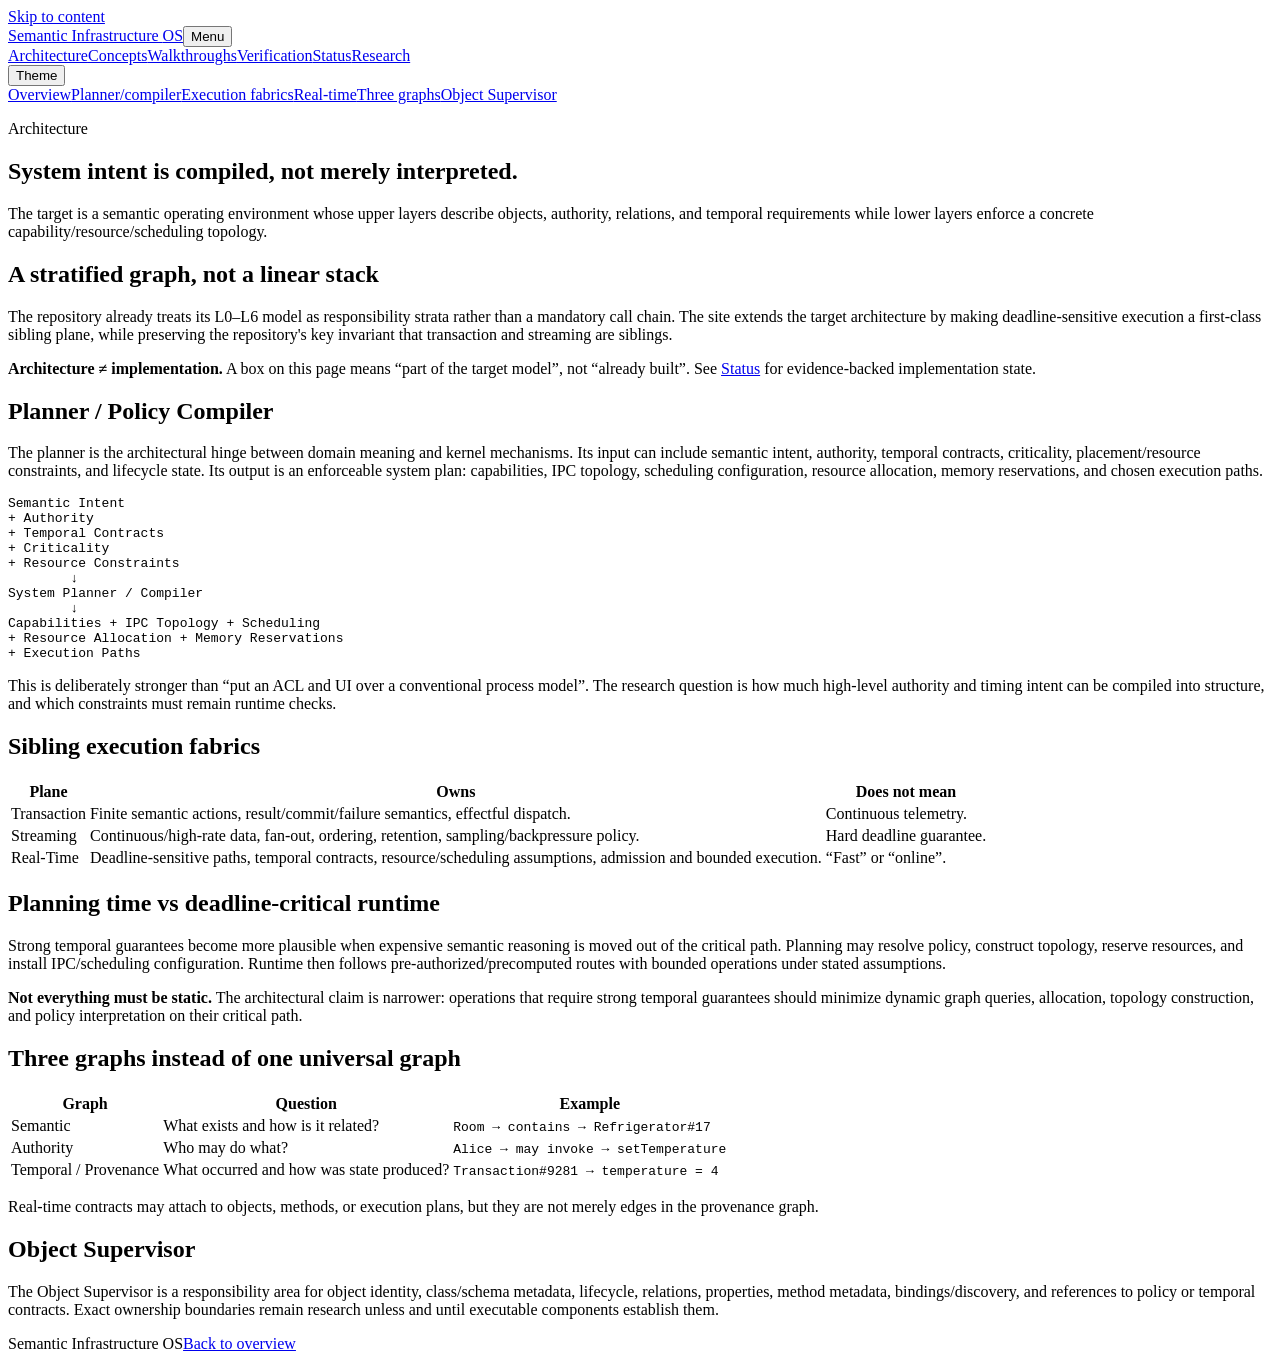
==== architecture.html @ a7026754 "Publish architecture.html" ====
<!doctype html><html lang="en"><head><meta charset="utf-8"><meta name="viewport" content="width=device-width, initial-scale=1"><meta name="description" content="Architecture of the Semantic Infrastructure OS."><title>Architecture — Semantic Infrastructure OS</title><link rel="stylesheet" href="assets/styles.css"><script defer src="assets/site.js"></script></head><body>
<a class="skip-link" href="#content">Skip to content</a><header class="site-header"><div class="header-inner"><a class="brand" href="index.html">Semantic Infrastructure <span>OS</span></a><button class="icon-button nav-toggle" data-nav-toggle aria-expanded="false" aria-label="Toggle navigation">Menu</button><nav class="site-nav" data-nav aria-label="Primary"><a aria-current="page" href="architecture.html">Architecture</a><a href="concepts.html">Concepts</a><a href="walkthroughs.html">Walkthroughs</a><a href="verification.html">Verification</a><a href="status.html">Status</a><a href="research.html">Research</a></nav><button class="icon-button" data-theme-toggle aria-label="Toggle color theme">Theme</button></div></header>
<main id="content"><div class="docs-layout"><nav class="docs-nav" aria-label="On this page"><a href="#overview">Overview</a><a href="#compiler">Planner/compiler</a><a href="#fabrics">Execution fabrics</a><a href="#realtime">Real-time</a><a href="#graphs">Three graphs</a><a href="#supervisor">Object Supervisor</a></nav><article class="prose">
<p class="eyebrow">Architecture</p><h1>System intent is compiled, not merely interpreted.</h1><p class="lede">The target is a semantic operating environment whose upper layers describe objects, authority, relations, and temporal requirements while lower layers enforce a concrete capability/resource/scheduling topology.</p>
<h2 id="overview">A stratified graph, not a linear stack</h2><p>The repository already treats its L0–L6 model as responsibility strata rather than a mandatory call chain. The site extends the target architecture by making deadline-sensitive execution a first-class sibling plane, while preserving the repository's key invariant that transaction and streaming are siblings.</p>
<div class="callout"><strong>Architecture ≠ implementation.</strong> A box on this page means “part of the target model”, not “already built”. See <a href="status.html">Status</a> for evidence-backed implementation state.</div>
<h2 id="compiler">Planner / Policy Compiler</h2><p>The planner is the architectural hinge between domain meaning and kernel mechanisms. Its input can include semantic intent, authority, temporal contracts, criticality, placement/resource constraints, and lifecycle state. Its output is an enforceable system plan: capabilities, IPC topology, scheduling configuration, resource allocation, memory reservations, and chosen execution paths.</p>
<pre>Semantic Intent
+ Authority
+ Temporal Contracts
+ Criticality
+ Resource Constraints
        ↓
System Planner / Compiler
        ↓
Capabilities + IPC Topology + Scheduling
+ Resource Allocation + Memory Reservations
+ Execution Paths</pre>
<p>This is deliberately stronger than “put an ACL and UI over a conventional process model”. The research question is how much high-level authority and timing intent can be compiled into structure, and which constraints must remain runtime checks.</p>
<h2 id="fabrics">Sibling execution fabrics</h2><table><thead><tr><th>Plane</th><th>Owns</th><th>Does not mean</th></tr></thead><tbody><tr><td>Transaction</td><td>Finite semantic actions, result/commit/failure semantics, effectful dispatch.</td><td>Continuous telemetry.</td></tr><tr><td>Streaming</td><td>Continuous/high-rate data, fan-out, ordering, retention, sampling/backpressure policy.</td><td>Hard deadline guarantee.</td></tr><tr><td>Real-Time</td><td>Deadline-sensitive paths, temporal contracts, resource/scheduling assumptions, admission and bounded execution.</td><td>“Fast” or “online”.</td></tr></tbody></table>
<h2 id="realtime">Planning time vs deadline-critical runtime</h2><p>Strong temporal guarantees become more plausible when expensive semantic reasoning is moved out of the critical path. Planning may resolve policy, construct topology, reserve resources, and install IPC/scheduling configuration. Runtime then follows pre-authorized/precomputed routes with bounded operations under stated assumptions.</p>
<div class="callout"><strong>Not everything must be static.</strong> The architectural claim is narrower: operations that require strong temporal guarantees should minimize dynamic graph queries, allocation, topology construction, and policy interpretation on their critical path.</div>
<h2 id="graphs">Three graphs instead of one universal graph</h2><table><thead><tr><th>Graph</th><th>Question</th><th>Example</th></tr></thead><tbody><tr><td>Semantic</td><td>What exists and how is it related?</td><td><code>Room → contains → Refrigerator#17</code></td></tr><tr><td>Authority</td><td>Who may do what?</td><td><code>Alice → may invoke → setTemperature</code></td></tr><tr><td>Temporal / Provenance</td><td>What occurred and how was state produced?</td><td><code>Transaction#9281 → temperature = 4</code></td></tr></tbody></table><p>Real-time contracts may attach to objects, methods, or execution plans, but they are not merely edges in the provenance graph.</p>
<h2 id="supervisor">Object Supervisor</h2><p>The Object Supervisor is a responsibility area for object identity, class/schema metadata, lifecycle, relations, properties, method metadata, bindings/discovery, and references to policy or temporal contracts. Exact ownership boundaries remain research unless and until executable components establish them.</p>
</article></div></main><footer class="site-footer"><div class="footer-inner"><span>Semantic Infrastructure OS</span><a href="index.html">Back to overview</a></div></footer></body></html>
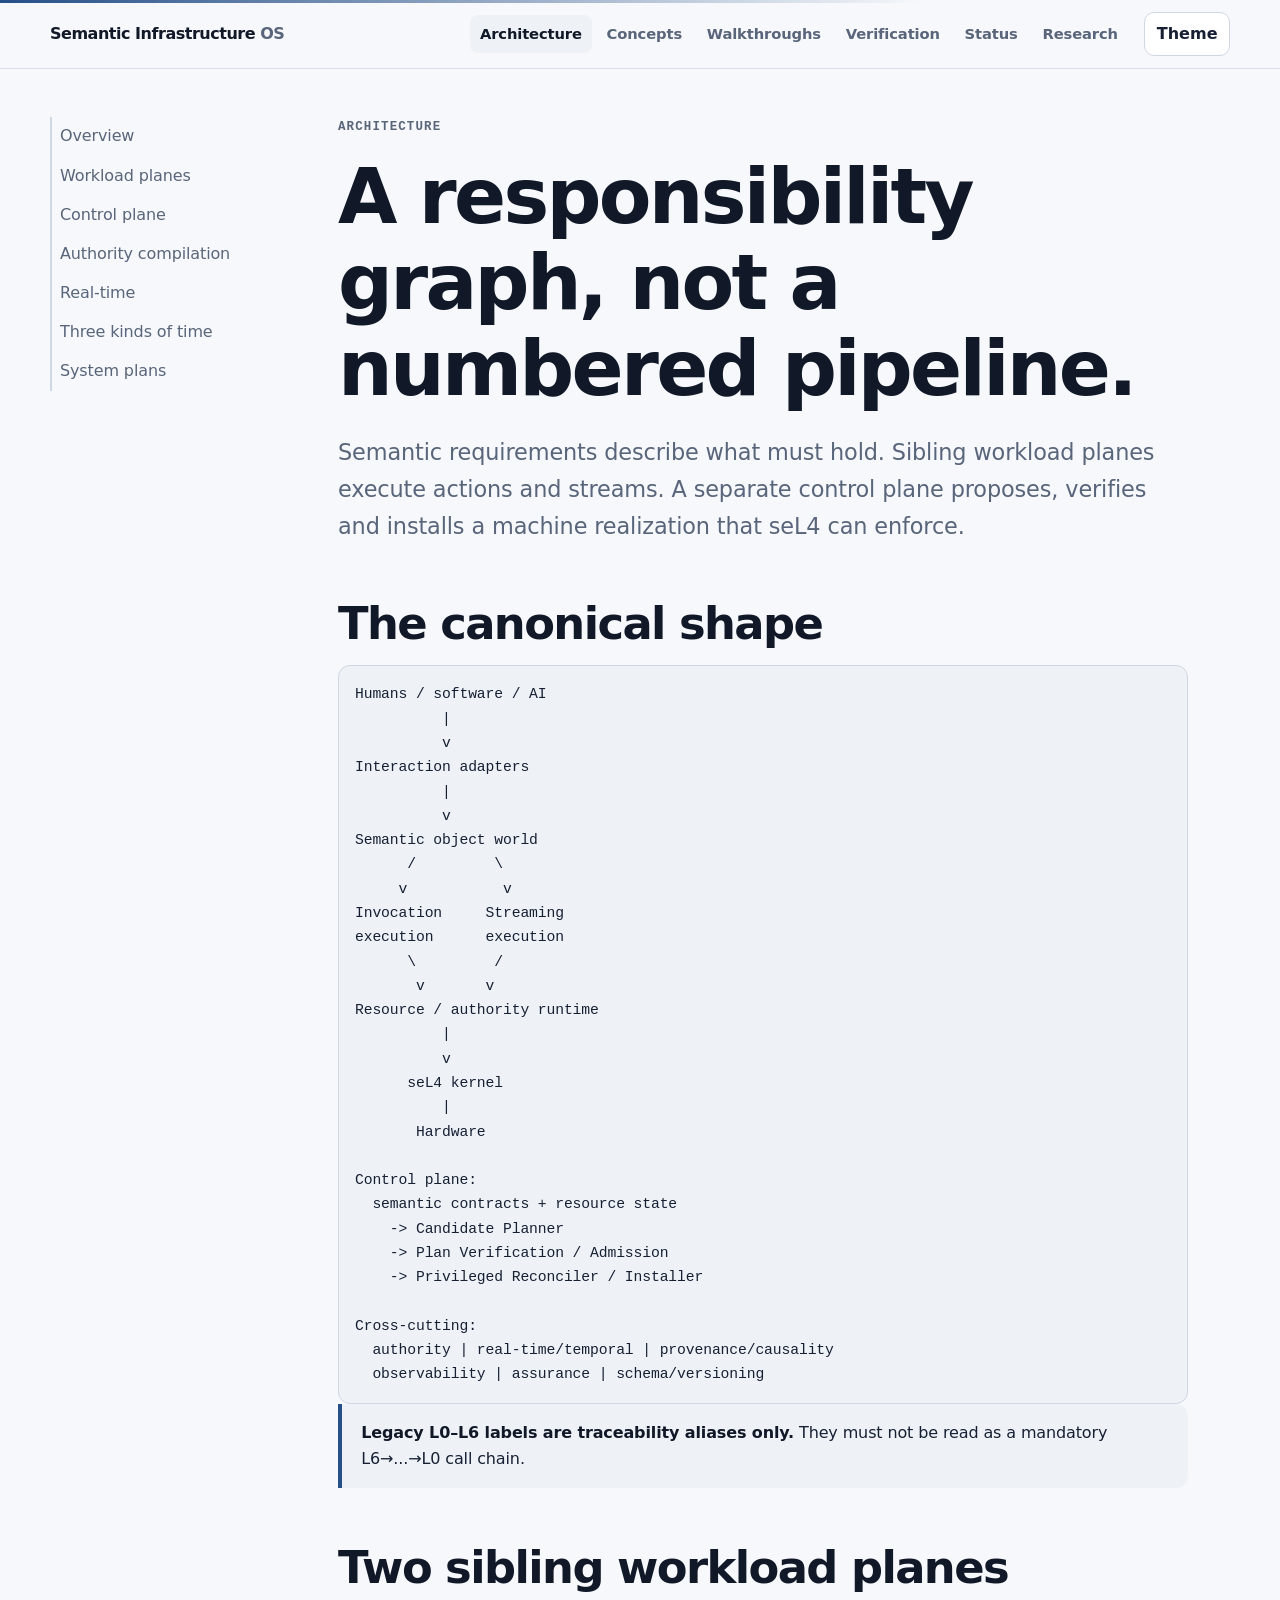
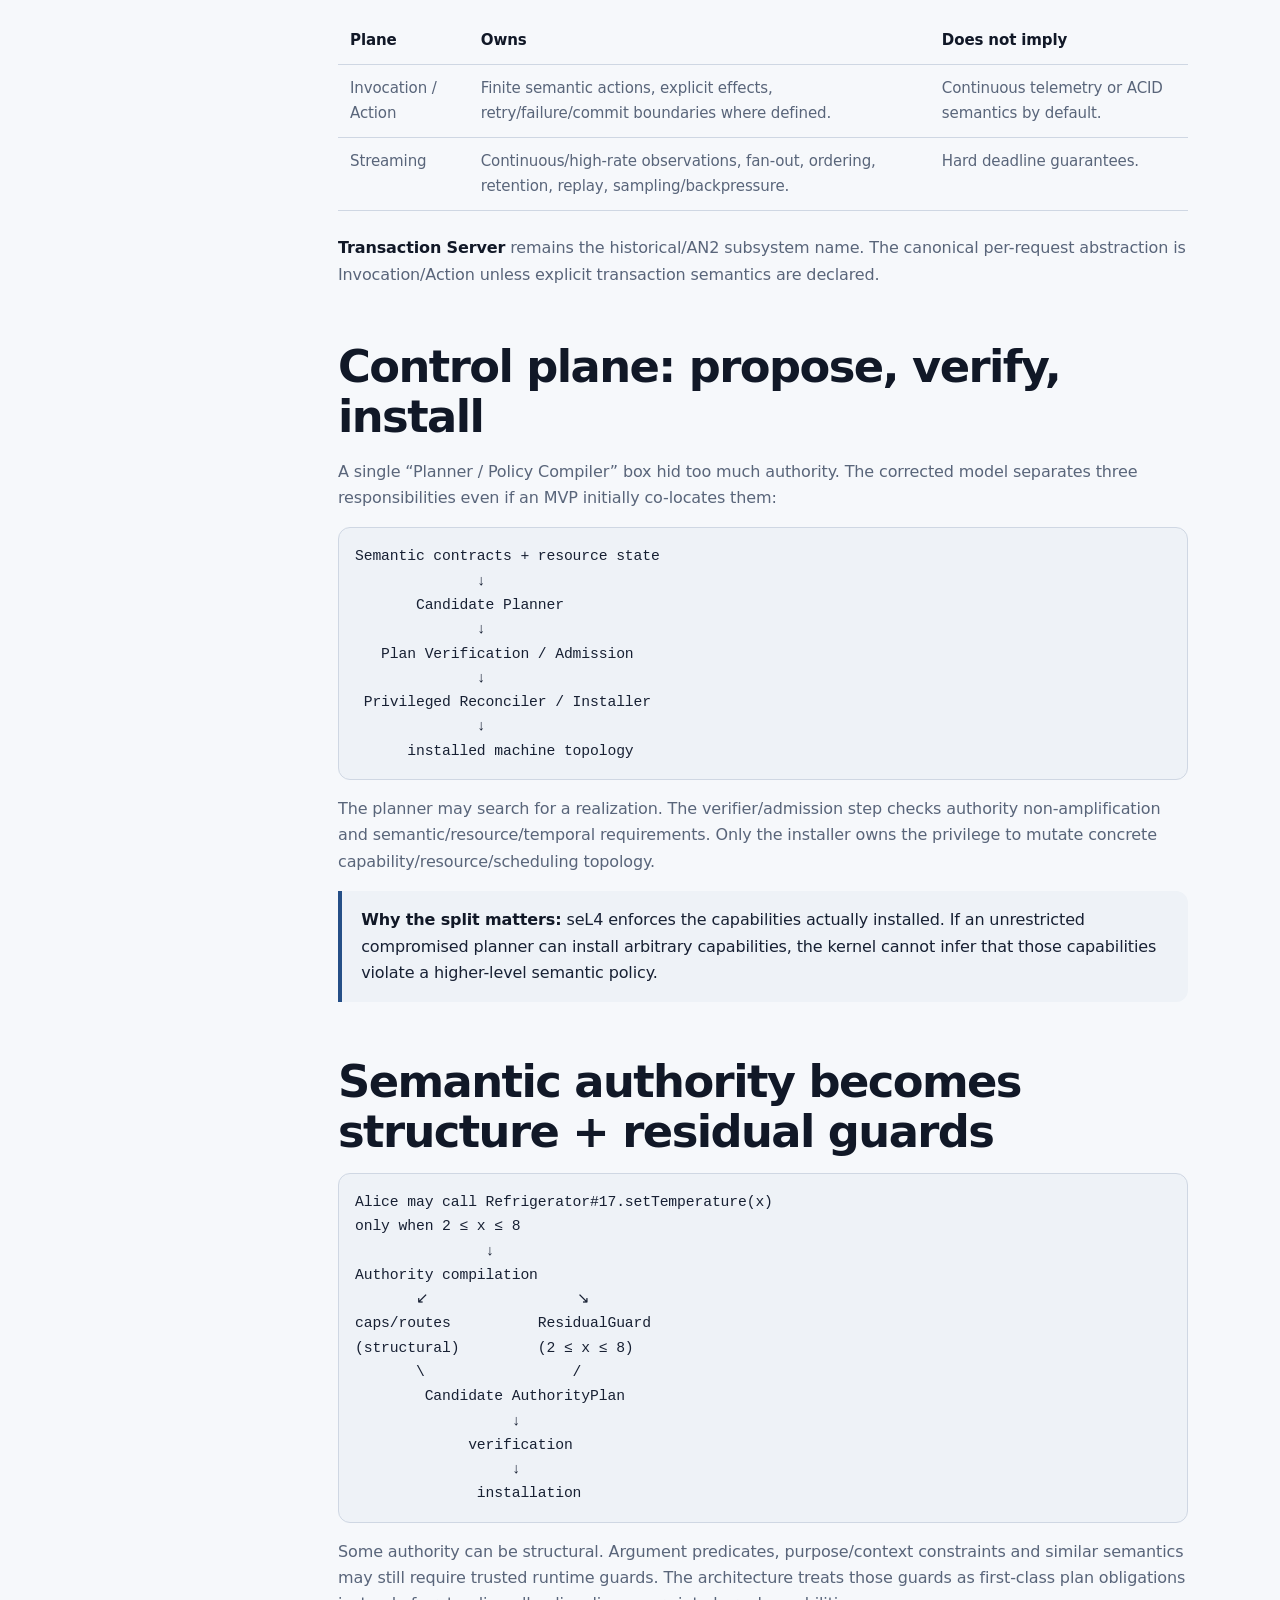
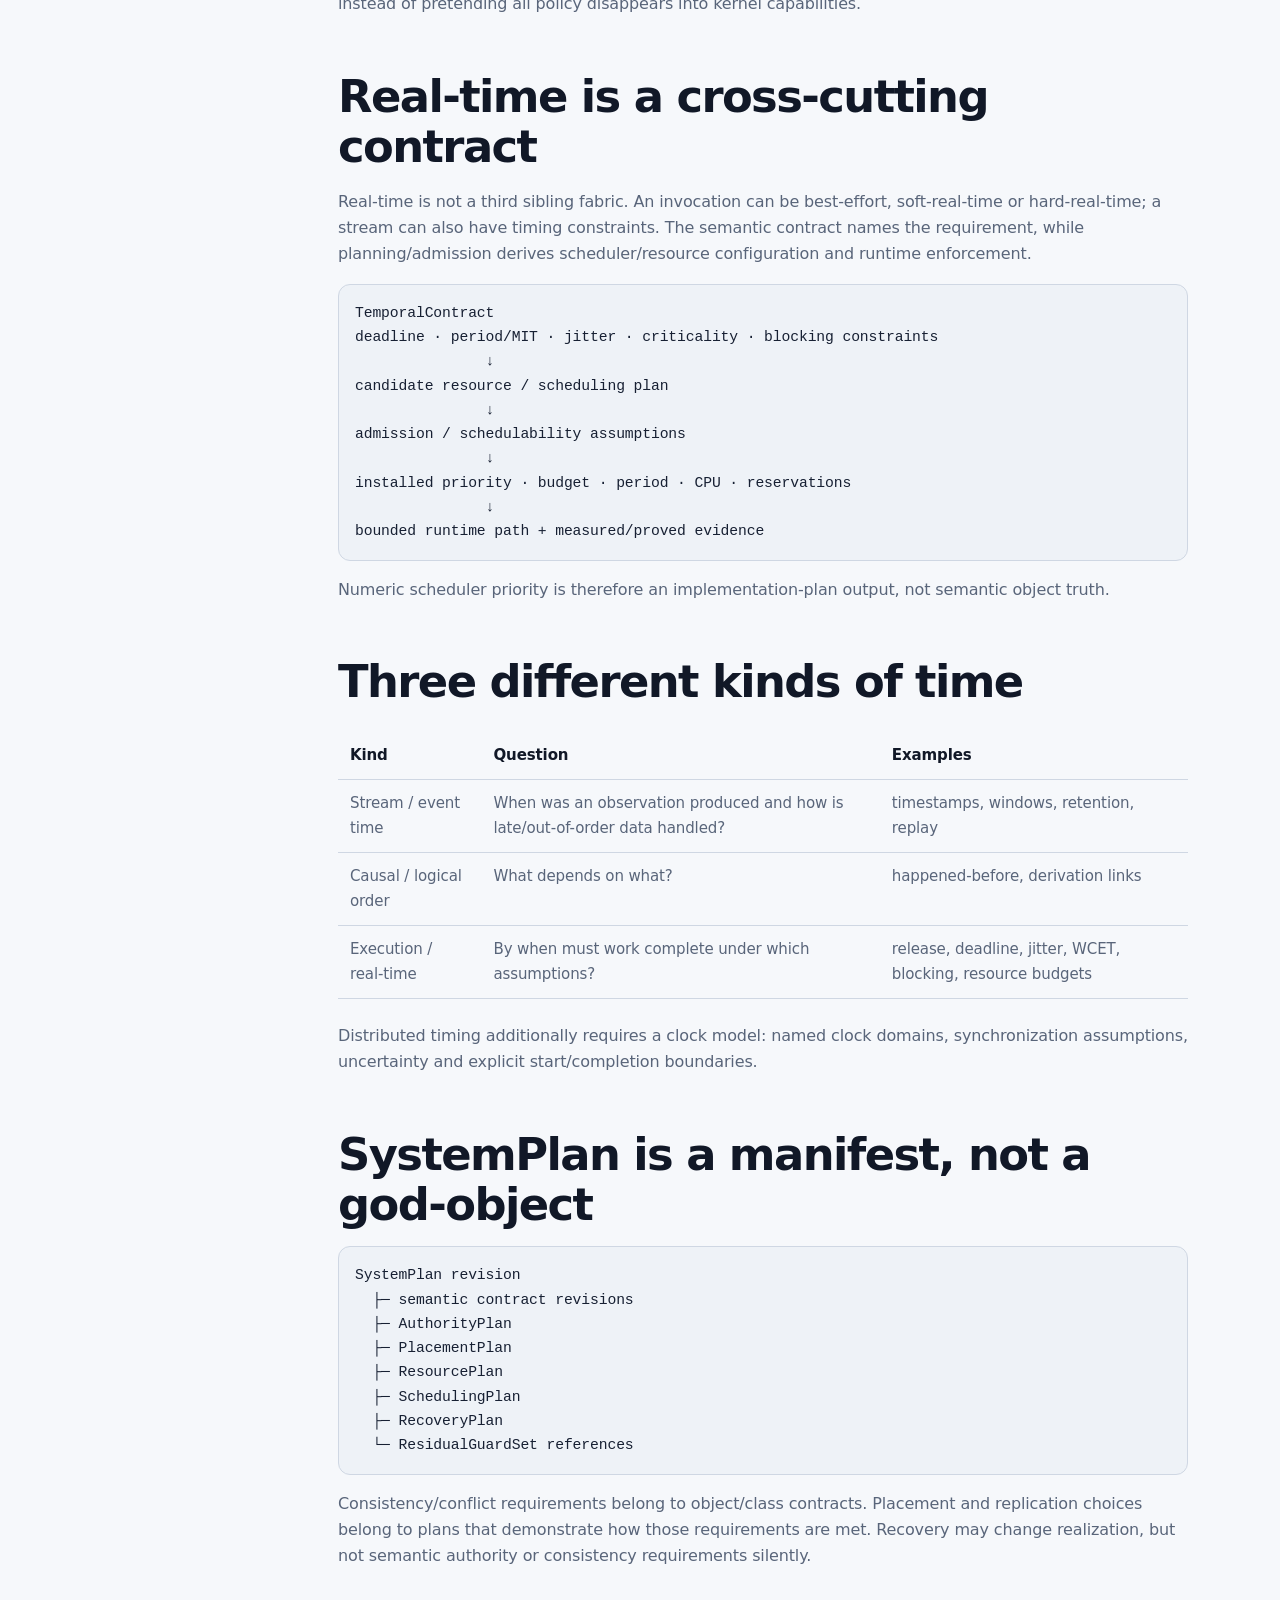
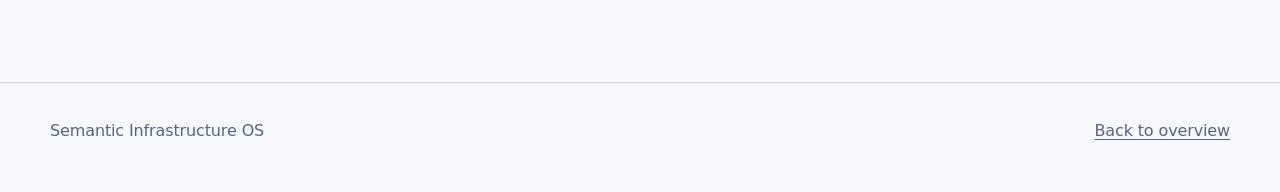
==== commit 7ce9ffc9: "Sync corrected Semantic Infrastructure OS architecture" ====
--- a/architecture.html
+++ b/architecture.html
@@ -1,25 +1,86 @@
-<!doctype html><html lang="en"><head><meta charset="utf-8"><meta name="viewport" content="width=device-width, initial-scale=1"><meta name="description" content="Architecture of the Semantic Infrastructure OS."><title>Architecture — Semantic Infrastructure OS</title><link rel="stylesheet" href="assets/styles.css"><script defer src="assets/site.js"></script></head><body>
+<!doctype html><html lang="en"><head><meta charset="utf-8"><meta name="viewport" content="width=device-width, initial-scale=1"><meta name="description" content="Architecture of the Semantic Infrastructure OS."><title>Architecture — Semantic Infrastructure OS</title><link rel="icon" href="favicon.svg" type="image/svg+xml"><link rel="stylesheet" href="assets/styles.css"><script defer src="assets/site.js"></script></head><body>
 <a class="skip-link" href="#content">Skip to content</a><header class="site-header"><div class="header-inner"><a class="brand" href="index.html">Semantic Infrastructure <span>OS</span></a><button class="icon-button nav-toggle" data-nav-toggle aria-expanded="false" aria-label="Toggle navigation">Menu</button><nav class="site-nav" data-nav aria-label="Primary"><a aria-current="page" href="architecture.html">Architecture</a><a href="concepts.html">Concepts</a><a href="walkthroughs.html">Walkthroughs</a><a href="verification.html">Verification</a><a href="status.html">Status</a><a href="research.html">Research</a></nav><button class="icon-button" data-theme-toggle aria-label="Toggle color theme">Theme</button></div></header>
-<main id="content"><div class="docs-layout"><nav class="docs-nav" aria-label="On this page"><a href="#overview">Overview</a><a href="#compiler">Planner/compiler</a><a href="#fabrics">Execution fabrics</a><a href="#realtime">Real-time</a><a href="#graphs">Three graphs</a><a href="#supervisor">Object Supervisor</a></nav><article class="prose">
-<p class="eyebrow">Architecture</p><h1>System intent is compiled, not merely interpreted.</h1><p class="lede">The target is a semantic operating environment whose upper layers describe objects, authority, relations, and temporal requirements while lower layers enforce a concrete capability/resource/scheduling topology.</p>
-<h2 id="overview">A stratified graph, not a linear stack</h2><p>The repository already treats its L0–L6 model as responsibility strata rather than a mandatory call chain. The site extends the target architecture by making deadline-sensitive execution a first-class sibling plane, while preserving the repository's key invariant that transaction and streaming are siblings.</p>
-<div class="callout"><strong>Architecture ≠ implementation.</strong> A box on this page means “part of the target model”, not “already built”. See <a href="status.html">Status</a> for evidence-backed implementation state.</div>
-<h2 id="compiler">Planner / Policy Compiler</h2><p>The planner is the architectural hinge between domain meaning and kernel mechanisms. Its input can include semantic intent, authority, temporal contracts, criticality, placement/resource constraints, and lifecycle state. Its output is an enforceable system plan: capabilities, IPC topology, scheduling configuration, resource allocation, memory reservations, and chosen execution paths.</p>
-<pre>Semantic Intent
-+ Authority
-+ Temporal Contracts
-+ Criticality
-+ Resource Constraints
-        ↓
-System Planner / Compiler
-        ↓
-Capabilities + IPC Topology + Scheduling
-+ Resource Allocation + Memory Reservations
-+ Execution Paths</pre>
-<p>This is deliberately stronger than “put an ACL and UI over a conventional process model”. The research question is how much high-level authority and timing intent can be compiled into structure, and which constraints must remain runtime checks.</p>
-<h2 id="fabrics">Sibling execution fabrics</h2><table><thead><tr><th>Plane</th><th>Owns</th><th>Does not mean</th></tr></thead><tbody><tr><td>Transaction</td><td>Finite semantic actions, result/commit/failure semantics, effectful dispatch.</td><td>Continuous telemetry.</td></tr><tr><td>Streaming</td><td>Continuous/high-rate data, fan-out, ordering, retention, sampling/backpressure policy.</td><td>Hard deadline guarantee.</td></tr><tr><td>Real-Time</td><td>Deadline-sensitive paths, temporal contracts, resource/scheduling assumptions, admission and bounded execution.</td><td>“Fast” or “online”.</td></tr></tbody></table>
-<h2 id="realtime">Planning time vs deadline-critical runtime</h2><p>Strong temporal guarantees become more plausible when expensive semantic reasoning is moved out of the critical path. Planning may resolve policy, construct topology, reserve resources, and install IPC/scheduling configuration. Runtime then follows pre-authorized/precomputed routes with bounded operations under stated assumptions.</p>
-<div class="callout"><strong>Not everything must be static.</strong> The architectural claim is narrower: operations that require strong temporal guarantees should minimize dynamic graph queries, allocation, topology construction, and policy interpretation on their critical path.</div>
-<h2 id="graphs">Three graphs instead of one universal graph</h2><table><thead><tr><th>Graph</th><th>Question</th><th>Example</th></tr></thead><tbody><tr><td>Semantic</td><td>What exists and how is it related?</td><td><code>Room → contains → Refrigerator#17</code></td></tr><tr><td>Authority</td><td>Who may do what?</td><td><code>Alice → may invoke → setTemperature</code></td></tr><tr><td>Temporal / Provenance</td><td>What occurred and how was state produced?</td><td><code>Transaction#9281 → temperature = 4</code></td></tr></tbody></table><p>Real-time contracts may attach to objects, methods, or execution plans, but they are not merely edges in the provenance graph.</p>
-<h2 id="supervisor">Object Supervisor</h2><p>The Object Supervisor is a responsibility area for object identity, class/schema metadata, lifecycle, relations, properties, method metadata, bindings/discovery, and references to policy or temporal contracts. Exact ownership boundaries remain research unless and until executable components establish them.</p>
+<main id="content"><div class="docs-layout"><nav class="docs-nav" aria-label="On this page"><a href="#overview">Overview</a><a href="#workloads">Workload planes</a><a href="#control">Control plane</a><a href="#authority">Authority compilation</a><a href="#realtime">Real-time</a><a href="#time">Three kinds of time</a><a href="#plans">System plans</a></nav><article class="prose">
+<p class="eyebrow">Architecture</p><h1>A responsibility graph, not a numbered pipeline.</h1><p class="lede">Semantic requirements describe what must hold. Sibling workload planes execute actions and streams. A separate control plane proposes, verifies and installs a machine realization that seL4 can enforce.</p>
+<h2 id="overview">The canonical shape</h2><pre>Humans / software / AI
+          |
+          v
+Interaction adapters
+          |
+          v
+Semantic object world
+      /         \
+     v           v
+Invocation     Streaming
+execution      execution
+      \         /
+       v       v
+Resource / authority runtime
+          |
+          v
+      seL4 kernel
+          |
+       Hardware
+
+Control plane:
+  semantic contracts + resource state
+    -> Candidate Planner
+    -> Plan Verification / Admission
+    -> Privileged Reconciler / Installer
+
+Cross-cutting:
+  authority | real-time/temporal | provenance/causality
+  observability | assurance | schema/versioning</pre>
+<div class="callout"><strong>Legacy L0–L6 labels are traceability aliases only.</strong> They must not be read as a mandatory L6→...→L0 call chain.</div>
+<h2 id="workloads">Two sibling workload planes</h2><table><thead><tr><th>Plane</th><th>Owns</th><th>Does not imply</th></tr></thead><tbody><tr><td>Invocation / Action</td><td>Finite semantic actions, explicit effects, retry/failure/commit boundaries where defined.</td><td>Continuous telemetry or ACID semantics by default.</td></tr><tr><td>Streaming</td><td>Continuous/high-rate observations, fan-out, ordering, retention, replay, sampling/backpressure.</td><td>Hard deadline guarantees.</td></tr></tbody></table>
+<p><strong>Transaction Server</strong> remains the historical/AN2 subsystem name. The canonical per-request abstraction is Invocation/Action unless explicit transaction semantics are declared.</p>
+<h2 id="control">Control plane: propose, verify, install</h2><p>A single “Planner / Policy Compiler” box hid too much authority. The corrected model separates three responsibilities even if an MVP initially co-locates them:</p>
+<pre>Semantic contracts + resource state
+              ↓
+       Candidate Planner
+              ↓
+   Plan Verification / Admission
+              ↓
+ Privileged Reconciler / Installer
+              ↓
+      installed machine topology</pre>
+<p>The planner may search for a realization. The verifier/admission step checks authority non-amplification and semantic/resource/temporal requirements. Only the installer owns the privilege to mutate concrete capability/resource/scheduling topology.</p>
+<div class="callout"><strong>Why the split matters:</strong> seL4 enforces the capabilities actually installed. If an unrestricted compromised planner can install arbitrary capabilities, the kernel cannot infer that those capabilities violate a higher-level semantic policy.</div>
+<h2 id="authority">Semantic authority becomes structure + residual guards</h2><pre>Alice may call Refrigerator#17.setTemperature(x)
+only when 2 ≤ x ≤ 8
+               ↓
+Authority compilation
+       ↙                 ↘
+caps/routes          ResidualGuard
+(structural)         (2 ≤ x ≤ 8)
+       \                 /
+        Candidate AuthorityPlan
+                  ↓
+             verification
+                  ↓
+              installation</pre>
+<p>Some authority can be structural. Argument predicates, purpose/context constraints and similar semantics may still require trusted runtime guards. The architecture treats those guards as first-class plan obligations instead of pretending all policy disappears into kernel capabilities.</p>
+<h2 id="realtime">Real-time is a cross-cutting contract</h2><p>Real-time is not a third sibling fabric. An invocation can be best-effort, soft-real-time or hard-real-time; a stream can also have timing constraints. The semantic contract names the requirement, while planning/admission derives scheduler/resource configuration and runtime enforcement.</p>
+<pre>TemporalContract
+deadline · period/MIT · jitter · criticality · blocking constraints
+               ↓
+candidate resource / scheduling plan
+               ↓
+admission / schedulability assumptions
+               ↓
+installed priority · budget · period · CPU · reservations
+               ↓
+bounded runtime path + measured/proved evidence</pre>
+<p>Numeric scheduler priority is therefore an implementation-plan output, not semantic object truth.</p>
+<h2 id="time">Three different kinds of time</h2><table><thead><tr><th>Kind</th><th>Question</th><th>Examples</th></tr></thead><tbody><tr><td>Stream / event time</td><td>When was an observation produced and how is late/out-of-order data handled?</td><td>timestamps, windows, retention, replay</td></tr><tr><td>Causal / logical order</td><td>What depends on what?</td><td>happened-before, derivation links</td></tr><tr><td>Execution / real-time</td><td>By when must work complete under which assumptions?</td><td>release, deadline, jitter, WCET, blocking, resource budgets</td></tr></tbody></table>
+<p>Distributed timing additionally requires a clock model: named clock domains, synchronization assumptions, uncertainty and explicit start/completion boundaries.</p>
+<h2 id="plans">SystemPlan is a manifest, not a god-object</h2><pre>SystemPlan revision
+  ├─ semantic contract revisions
+  ├─ AuthorityPlan
+  ├─ PlacementPlan
+  ├─ ResourcePlan
+  ├─ SchedulingPlan
+  ├─ RecoveryPlan
+  └─ ResidualGuardSet references</pre>
+<p>Consistency/conflict requirements belong to object/class contracts. Placement and replication choices belong to plans that demonstrate how those requirements are met. Recovery may change realization, but not semantic authority or consistency requirements silently.</p>
 </article></div></main><footer class="site-footer"><div class="footer-inner"><span>Semantic Infrastructure OS</span><a href="index.html">Back to overview</a></div></footer></body></html>
--- a/assets/styles.css
+++ b/assets/styles.css
@@ -0,0 +1,362 @@
+:root {
+  color-scheme: light dark;
+  --bg: #f6f8fb;
+  --surface: #ffffff;
+  --surface-2: #eef2f7;
+  --text: #172033;
+  --muted: #59657a;
+  --line: #cfd7e3;
+  --strong: #111827;
+  --accent: #254f87;
+  --accent-soft: #e8f0fb;
+  --ok: #1d6d4a;
+  --warn: #865a18;
+  --research: #6c4ca1;
+  --planned: #4f5f73;
+  --shadow: 0 18px 45px rgba(18, 32, 51, .08);
+  --radius: 18px;
+  --mono: ui-monospace, SFMono-Regular, Menlo, Monaco, Consolas, "Liberation Mono", monospace;
+  --sans: Inter, ui-sans-serif, system-ui, -apple-system, BlinkMacSystemFont, "Segoe UI", sans-serif;
+}
+
+html[data-theme="dark"] {
+  --bg: #0f141d;
+  --surface: #151c27;
+  --surface-2: #1b2533;
+  --text: #edf3fb;
+  --muted: #aab7c8;
+  --line: #324054;
+  --strong: #ffffff;
+  --accent: #86b9ff;
+  --accent-soft: #182c46;
+  --ok: #79d5ad;
+  --warn: #f0c274;
+  --research: #c3a4ff;
+  --planned: #b3c1d3;
+  --shadow: 0 18px 45px rgba(0, 0, 0, .26);
+}
+
+* { box-sizing: border-box; }
+html { scroll-behavior: smooth; }
+body {
+  margin: 0;
+  background: var(--bg);
+  color: var(--text);
+  font-family: var(--sans);
+  line-height: 1.65;
+  letter-spacing: -.008em;
+}
+body::before {
+  content: "";
+  position: fixed;
+  inset: 0 0 auto 0;
+  height: 3px;
+  background: linear-gradient(90deg, var(--accent), transparent 72%);
+  z-index: 100;
+}
+a { color: var(--accent); text-underline-offset: 3px; }
+a:hover { text-decoration-thickness: 2px; }
+button, a { -webkit-tap-highlight-color: transparent; }
+:focus-visible { outline: 3px solid var(--accent); outline-offset: 3px; border-radius: 6px; }
+
+.skip-link {
+  position: fixed;
+  left: 1rem;
+  top: -5rem;
+  z-index: 200;
+  padding: .7rem 1rem;
+  background: var(--strong);
+  color: var(--bg);
+  border-radius: 10px;
+}
+.skip-link:focus { top: 1rem; }
+
+.site-header {
+  position: sticky;
+  top: 0;
+  z-index: 50;
+  border-bottom: 1px solid color-mix(in srgb, var(--line) 75%, transparent);
+  background: color-mix(in srgb, var(--bg) 88%, transparent);
+  backdrop-filter: blur(14px);
+}
+.header-inner {
+  width: min(1180px, calc(100% - 32px));
+  margin: 0 auto;
+  min-height: 68px;
+  display: flex;
+  align-items: center;
+  gap: 1rem;
+}
+.brand {
+  color: var(--strong);
+  text-decoration: none;
+  font-weight: 800;
+  letter-spacing: -.03em;
+  white-space: nowrap;
+}
+.brand span { color: var(--muted); font-weight: 550; }
+.site-nav { display: flex; gap: .25rem; margin-left: auto; align-items: center; }
+.site-nav a {
+  color: var(--muted);
+  text-decoration: none;
+  padding: .45rem .65rem;
+  border-radius: 8px;
+  font-size: .92rem;
+  font-weight: 650;
+}
+.site-nav a[aria-current="page"], .site-nav a:hover { color: var(--strong); background: var(--surface-2); }
+.icon-button {
+  border: 1px solid var(--line);
+  background: var(--surface);
+  color: var(--text);
+  padding: .5rem .72rem;
+  border-radius: 10px;
+  cursor: pointer;
+  font: inherit;
+  font-weight: 700;
+}
+.nav-toggle { display: none; }
+
+main { width: min(1180px, calc(100% - 32px)); margin: 0 auto; }
+.hero {
+  padding: 6.3rem 0 2.2rem;
+  display: grid;
+  grid-template-columns: minmax(0, 1.35fr) minmax(260px, .65fr);
+  gap: 3rem;
+  align-items: end;
+}
+.eyebrow {
+  margin: 0 0 1rem;
+  color: var(--accent);
+  font-family: var(--mono);
+  font-size: .78rem;
+  font-weight: 800;
+  letter-spacing: .09em;
+  text-transform: uppercase;
+}
+h1, h2, h3 { line-height: 1.12; letter-spacing: -.035em; color: var(--strong); }
+h1 { font-size: clamp(3rem, 7vw, 6.2rem); margin: 0; max-width: 13ch; }
+h2 { font-size: clamp(2rem, 4vw, 3.5rem); margin: 0 0 1rem; }
+h3 { font-size: 1.35rem; margin: 0 0 .65rem; }
+.lede { font-size: clamp(1.15rem, 2vw, 1.4rem); color: var(--muted); max-width: 62ch; }
+.hero-aside {
+  border-left: 2px solid var(--accent);
+  padding-left: 1.25rem;
+  color: var(--muted);
+}
+.hero-aside strong { display: block; color: var(--strong); font-family: var(--mono); margin-bottom: .55rem; }
+.hero-actions { display: flex; flex-wrap: wrap; gap: .8rem; margin-top: 1.5rem; }
+.button {
+  display: inline-flex;
+  align-items: center;
+  justify-content: center;
+  gap: .4rem;
+  min-height: 44px;
+  padding: .65rem 1rem;
+  border: 1px solid var(--line);
+  border-radius: 11px;
+  color: var(--strong);
+  background: var(--surface);
+  font-weight: 750;
+  text-decoration: none;
+}
+.button.primary { background: var(--strong); color: var(--bg); border-color: var(--strong); }
+
+.section { padding: 5rem 0; border-top: 1px solid var(--line); }
+.section.compact { padding: 3.5rem 0; }
+.section-intro { display: grid; grid-template-columns: .58fr 1fr; gap: 2.2rem; margin-bottom: 2rem; }
+.section-intro p { margin-top: .1rem; color: var(--muted); font-size: 1.05rem; }
+.kicker { font-family: var(--mono); color: var(--muted); font-size: .82rem; }
+
+.card-grid { display: grid; grid-template-columns: repeat(3, 1fr); gap: 1rem; }
+.card, .panel {
+  border: 1px solid var(--line);
+  background: var(--surface);
+  border-radius: var(--radius);
+  box-shadow: var(--shadow);
+}
+.card { padding: 1.35rem; }
+.card p { color: var(--muted); margin-bottom: 0; }
+.panel { padding: clamp(1.1rem, 2vw, 2rem); }
+
+.code-line, code, pre { font-family: var(--mono); }
+.code-line {
+  display: block;
+  padding: .8rem 1rem;
+  border-left: 3px solid var(--accent);
+  background: var(--surface-2);
+  overflow-wrap: anywhere;
+}
+pre {
+  overflow-x: auto;
+  padding: 1rem;
+  margin: 1rem 0 0;
+  border-radius: 12px;
+  background: var(--surface-2);
+  border: 1px solid var(--line);
+  font-size: .92rem;
+}
+
+.architecture {
+  margin-top: 1.8rem;
+  padding: clamp(1rem, 2vw, 2.1rem);
+  background: var(--surface);
+  border: 1px solid var(--line);
+  border-radius: 22px;
+  box-shadow: var(--shadow);
+}
+.arch-stack { display: grid; gap: .8rem; justify-items: center; }
+.arch-box {
+  width: min(100%, 760px);
+  border: 1px solid var(--line);
+  border-radius: 14px;
+  padding: .9rem 1rem;
+  background: var(--surface-2);
+  text-align: center;
+}
+.arch-box strong { display: block; color: var(--strong); }
+.arch-box small { color: var(--muted); }
+.arch-box.semantic { border-width: 2px; border-color: var(--accent); background: var(--accent-soft); }
+.arrow { font-family: var(--mono); color: var(--muted); font-weight: 800; line-height: 1; }
+.execution-planes {
+  width: 100%;
+  display: grid;
+  grid-template-columns: repeat(2, minmax(0, 1fr));
+  gap: .8rem;
+}
+.execution-plane {
+  min-width: 0;
+  border: 2px solid var(--line);
+  border-radius: 14px;
+  padding: 1rem;
+  background: var(--surface);
+  text-align: center;
+}
+.execution-plane strong { display: block; margin-bottom: .3rem; }
+.execution-plane span { color: var(--muted); font-size: .9rem; }
+.arch-caption { margin: 1.1rem 0 0; color: var(--muted); font-size: .92rem; }
+
+.compare { display: grid; grid-template-columns: 1fr auto 1fr; align-items: stretch; gap: 1rem; }
+.compare > .panel { box-shadow: none; }
+.compare-divider { display: grid; place-items: center; color: var(--muted); font-family: var(--mono); font-weight: 800; }
+.trace { display: grid; gap: .65rem; }
+.trace-step {
+  display: grid;
+  grid-template-columns: 1.6rem 1fr;
+  gap: .65rem;
+  align-items: start;
+}
+.trace-step::before { content: "↓"; color: var(--muted); font-family: var(--mono); text-align: center; }
+.trace-step:first-child::before { content: "•"; color: var(--accent); }
+.trace-step strong { color: var(--strong); }
+.trace-step span { color: var(--muted); display: block; font-size: .9rem; }
+
+.status-grid { display: grid; grid-template-columns: repeat(4, 1fr); gap: .8rem; }
+.status-card { border-top: 4px solid var(--planned); }
+.status-card.done { border-color: var(--ok); }
+.status-card.progress { border-color: var(--warn); }
+.status-card.research { border-color: var(--research); }
+.status-card.planned { border-color: var(--planned); }
+.status-label { font-family: var(--mono); font-size: .75rem; font-weight: 900; letter-spacing: .06em; text-transform: uppercase; }
+.status-label.done { color: var(--ok); }
+.status-label.progress { color: var(--warn); }
+.status-label.research { color: var(--research); }
+.status-label.planned { color: var(--planned); }
+
+.callout {
+  border-left: 4px solid var(--accent);
+  padding: 1rem 1.2rem;
+  background: var(--surface-2);
+  border-radius: 0 12px 12px 0;
+}
+.callout strong { color: var(--strong); }
+
+.temporal-contract {
+  display: grid;
+  grid-template-columns: 1fr 1fr;
+  gap: .55rem 1.2rem;
+  font-family: var(--mono);
+  font-size: .92rem;
+}
+.temporal-contract dt { color: var(--muted); }
+.temporal-contract dd { margin: 0; color: var(--strong); font-weight: 700; }
+.badge {
+  display: inline-flex;
+  align-items: center;
+  padding: .22rem .5rem;
+  border: 1px solid currentColor;
+  border-radius: 999px;
+  font-family: var(--mono);
+  font-size: .72rem;
+  font-weight: 800;
+  white-space: nowrap;
+}
+.badge.research { color: var(--research); }
+.badge.done { color: var(--ok); }
+.badge.planned { color: var(--planned); }
+
+.docs-layout { display: grid; grid-template-columns: minmax(180px, 240px) minmax(0, 1fr); gap: 3rem; padding: 3rem 0 6rem; }
+.docs-nav { position: sticky; top: 92px; align-self: start; }
+.docs-nav a { display: block; padding: .4rem .5rem; color: var(--muted); text-decoration: none; border-left: 2px solid var(--line); }
+.docs-nav a:hover, .docs-nav a[aria-current="page"] { color: var(--strong); border-left-color: var(--accent); background: var(--surface-2); }
+.prose { max-width: 850px; }
+.prose h1 { font-size: clamp(2.7rem, 6vw, 5rem); max-width: none; margin-bottom: 1rem; }
+.prose h2 { margin-top: 3.4rem; font-size: clamp(1.8rem, 3.5vw, 2.8rem); }
+.prose h3 { margin-top: 2rem; }
+.prose p, .prose li { color: var(--muted); }
+.prose strong { color: var(--strong); }
+.prose table { width: 100%; border-collapse: collapse; font-size: .94rem; margin: 1.5rem 0; }
+.prose th, .prose td { text-align: left; vertical-align: top; padding: .7rem .75rem; border-bottom: 1px solid var(--line); }
+.prose th { color: var(--strong); }
+.prose td { color: var(--muted); }
+
+.question-list { counter-reset: q; display: grid; gap: .7rem; padding: 0; list-style: none; }
+.question-list li { counter-increment: q; display: grid; grid-template-columns: 2.5rem 1fr; gap: .8rem; align-items: start; }
+.question-list li::before { content: counter(q, decimal-leading-zero); font-family: var(--mono); color: var(--accent); font-weight: 900; }
+
+.site-footer { border-top: 1px solid var(--line); padding: 2.2rem 0 3rem; color: var(--muted); }
+.footer-inner { width: min(1180px, calc(100% - 32px)); margin: 0 auto; display: flex; justify-content: space-between; gap: 1rem; flex-wrap: wrap; }
+.footer-inner a { color: inherit; }
+
+@media (max-width: 920px) {
+  .hero, .section-intro { grid-template-columns: 1fr; }
+  .docs-layout { grid-template-columns: minmax(0, 1fr); }
+  .docs-layout > *, .docs-nav, .prose { min-width: 0; max-width: 100%; }
+  .hero { padding-top: 4.2rem; gap: 1.6rem; }
+  .hero-aside { max-width: 52rem; }
+  .card-grid, .status-grid { grid-template-columns: repeat(2, 1fr); }
+  .docs-nav { position: static; display: flex; flex-wrap: wrap; gap: .35rem; }
+  .docs-nav a { border-left: 0; border-bottom: 2px solid var(--line); }
+}
+
+@media (max-width: 720px) {
+  .header-inner { width: min(100% - 24px, 1180px); flex-wrap: wrap; padding: .7rem 0; }
+  .nav-toggle { display: inline-flex; margin-left: auto; }
+  .site-nav { display: none; width: 100%; order: 3; margin-left: 0; flex-wrap: wrap; padding-bottom: .25rem; }
+  .site-nav[data-open="true"] { display: flex; }
+  main { width: min(100% - 24px, 1180px); }
+  h1 { font-size: clamp(2.6rem, 16vw, 4.2rem); overflow-wrap: anywhere; }
+  .execution-planes { grid-template-columns: 1fr; }
+  .compare { grid-template-columns: 1fr; }
+  .compare-divider { min-height: 2rem; }
+  .card-grid, .status-grid { grid-template-columns: 1fr; }
+  .temporal-contract { grid-template-columns: 1fr; }
+  .prose table { table-layout: fixed; width: 100%; max-width: 100%; }
+  .prose th, .prose td { padding: .55rem .45rem; overflow-wrap: anywhere; word-break: break-word; }
+  .prose pre { max-width: 100%; }
+  .prose code { overflow-wrap: anywhere; }
+  .section { padding: 3.6rem 0; }
+  .footer-inner { width: min(100% - 24px, 1180px); }
+}
+
+@media (prefers-reduced-motion: reduce) {
+  html { scroll-behavior: auto; }
+  *, *::before, *::after { animation-duration: .01ms !important; animation-iteration-count: 1 !important; transition-duration: .01ms !important; }
+}
+
+@media print {
+  .site-header, .site-footer, .hero-actions, .docs-nav { display: none !important; }
+  body { background: white; color: black; }
+  main { width: 100%; }
+  .panel, .card, .architecture { box-shadow: none; break-inside: avoid; }
+}
